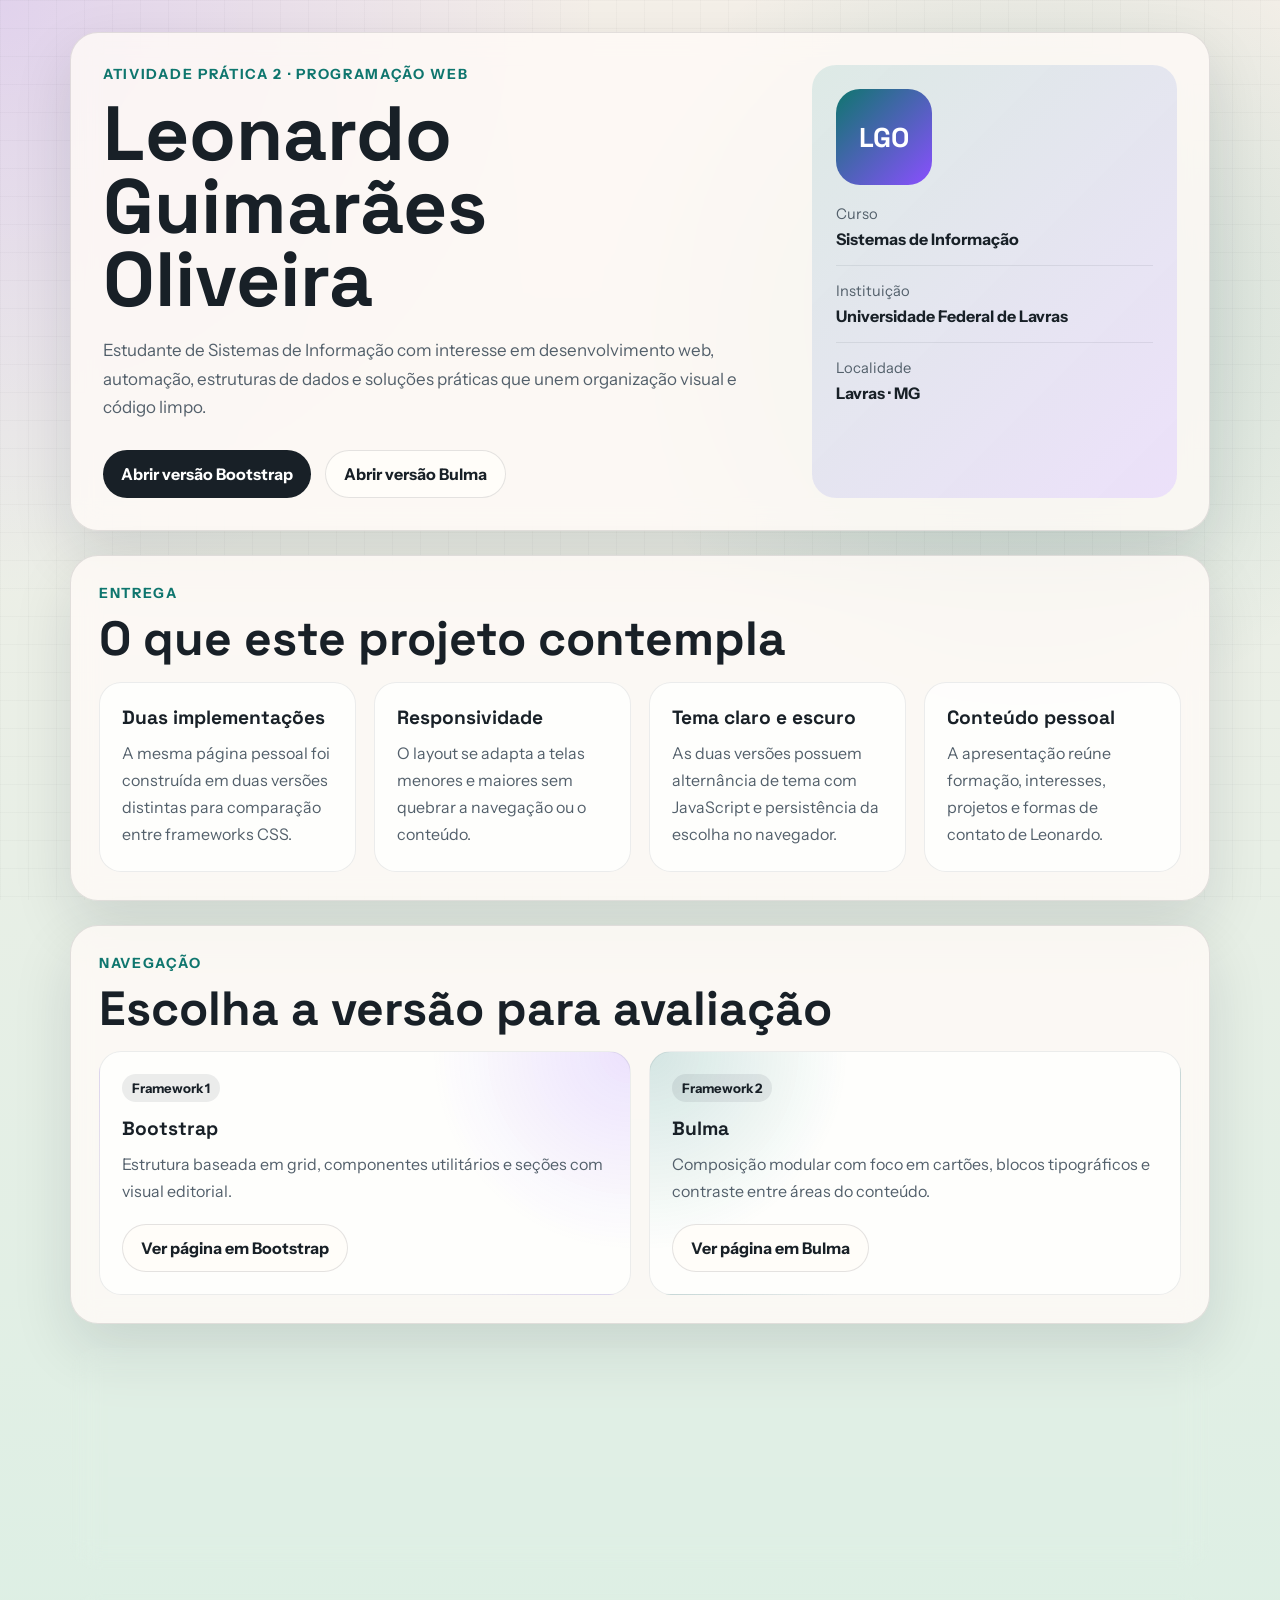
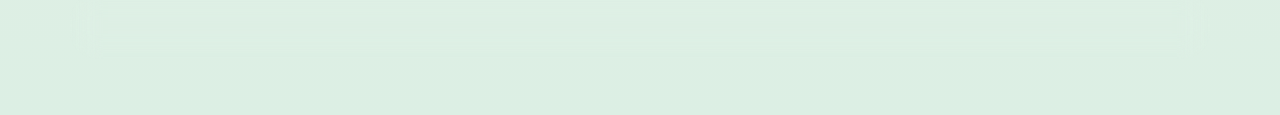
==== index.html @ 53a67f08 "Initial portfolio website" ====
<!DOCTYPE html>
<html lang="pt-BR">
  <head>
    <meta charset="UTF-8" />
    <meta name="viewport" content="width=device-width, initial-scale=1.0" />
    <title>Página Pessoal | Leonardo Guimarães Oliveira</title>
    <meta
      name="description"
      content="Página pessoal de Leonardo Guimarães Oliveira, estudante de Sistemas de Informação, com versões em Bootstrap e Bulma."
    />
    <link rel="preconnect" href="https://fonts.googleapis.com" />
    <link rel="preconnect" href="https://fonts.gstatic.com" crossorigin />
    <link
      href="https://fonts.googleapis.com/css2?family=Instrument+Sans:wght@400;500;600;700&family=Space+Grotesk:wght@500;700&display=swap"
      rel="stylesheet"
    />
    <link rel="stylesheet" href="./landing.css" />
  </head>
  <body>
    <div class="page-shell">
      <header class="hero">
        <div class="hero-copy">
          <p class="eyebrow">Atividade Prática 2 · Programação Web</p>
          <h1>Leonardo Guimarães Oliveira</h1>
          <p class="hero-text">
            Estudante de Sistemas de Informação com interesse em desenvolvimento
            web, automação, estruturas de dados e soluções práticas que unem
            organização visual e código limpo.
          </p>

          <div class="hero-actions">
            <a class="primary-link" href="./bootstrap/">Abrir versão Bootstrap</a>
            <a class="secondary-link" href="./bulma/">Abrir versão Bulma</a>
          </div>
        </div>

        <aside class="hero-panel" aria-label="Resumo do perfil">
          <div class="profile-mark" aria-hidden="true">LGO</div>
          <dl class="facts">
            <div>
              <dt>Curso</dt>
              <dd>Sistemas de Informação</dd>
            </div>
            <div>
              <dt>Instituição</dt>
              <dd>Universidade Federal de Lavras</dd>
            </div>
            <div>
              <dt>Localidade</dt>
              <dd>Lavras · MG</dd>
            </div>
          </dl>
        </aside>
      </header>

      <main>
        <section class="requirements" aria-labelledby="requirements-title">
          <div class="section-heading">
            <p class="eyebrow">Entrega</p>
            <h2 id="requirements-title">O que este projeto contempla</h2>
          </div>

          <div class="grid">
            <article class="card">
              <h3>Duas implementações</h3>
              <p>
                A mesma página pessoal foi construída em duas versões distintas
                para comparação entre frameworks CSS.
              </p>
            </article>
            <article class="card">
              <h3>Responsividade</h3>
              <p>
                O layout se adapta a telas menores e maiores sem quebrar a
                navegação ou o conteúdo.
              </p>
            </article>
            <article class="card">
              <h3>Tema claro e escuro</h3>
              <p>
                As duas versões possuem alternância de tema com JavaScript e
                persistência da escolha no navegador.
              </p>
            </article>
            <article class="card">
              <h3>Conteúdo pessoal</h3>
              <p>
                A apresentação reúne formação, interesses, projetos e formas de
                contato de Leonardo.
              </p>
            </article>
          </div>
        </section>

        <section class="versions" aria-labelledby="versions-title">
          <div class="section-heading">
            <p class="eyebrow">Navegação</p>
            <h2 id="versions-title">Escolha a versão para avaliação</h2>
          </div>

          <div class="version-grid">
            <article class="version-card bootstrap-card">
              <span class="tag">Framework 1</span>
              <h3>Bootstrap</h3>
              <p>
                Estrutura baseada em grid, componentes utilitários e seções com
                visual editorial.
              </p>
              <a href="./bootstrap/">Ver página em Bootstrap</a>
            </article>

            <article class="version-card bulma-card">
              <span class="tag">Framework 2</span>
              <h3>Bulma</h3>
              <p>
                Composição modular com foco em cartões, blocos tipográficos e
                contraste entre áreas do conteúdo.
              </p>
              <a href="./bulma/">Ver página em Bulma</a>
            </article>
          </div>
        </section>

        <section class="links" aria-labelledby="links-title">
          <div class="section-heading">
            <p class="eyebrow">Contato</p>
            <h2 id="links-title">Links principais</h2>
          </div>

          <div class="link-row">
            <a href="https://github.com/leoguimaraes49" target="_blank" rel="noreferrer">
              GitHub
            </a>
            <a
              href="https://www.linkedin.com/in/leo-guimaraes/"
              target="_blank"
              rel="noreferrer"
            >
              LinkedIn
            </a>
          </div>
        </section>
      </main>

      <footer class="footer">
        <p>Projeto acadêmico desenvolvido para a disciplina de Programação Web.</p>
        <p>&copy; <span data-current-year></span> Leonardo Guimarães Oliveira</p>
      </footer>
    </div>

    <script src="./shared/site.js"></script>
  </body>
</html>
---- landing.css ----
:root {
  color-scheme: light;
  --bg: #f4efe8;
  --bg-accent: #dcefe4;
  --surface: rgba(255, 251, 247, 0.82);
  --surface-strong: #fffdf9;
  --border: rgba(34, 36, 44, 0.12);
  --text: #182027;
  --muted: #53606b;
  --primary: #0f766e;
  --secondary: #8a4fff;
  --shadow: 0 24px 60px rgba(17, 24, 39, 0.12);
}

* {
  box-sizing: border-box;
}

html {
  scroll-behavior: smooth;
}

body {
  margin: 0;
  min-height: 100vh;
  background:
    radial-gradient(circle at top left, rgba(138, 79, 255, 0.18), transparent 28%),
    radial-gradient(circle at 80% 18%, rgba(15, 118, 110, 0.18), transparent 24%),
    linear-gradient(180deg, var(--bg), var(--bg-accent));
  color: var(--text);
  font-family: "Instrument Sans", sans-serif;
}

body::before {
  position: fixed;
  inset: 0;
  background-image:
    linear-gradient(rgba(24, 32, 39, 0.025) 1px, transparent 1px),
    linear-gradient(90deg, rgba(24, 32, 39, 0.025) 1px, transparent 1px);
  background-size: 28px 28px;
  content: "";
  pointer-events: none;
}

a {
  color: inherit;
  text-decoration: none;
}

.page-shell {
  position: relative;
  z-index: 1;
  max-width: 1180px;
  margin: 0 auto;
  padding: 32px 20px 56px;
}

.hero,
.requirements,
.versions,
.links,
.footer {
  border: 1px solid var(--border);
  border-radius: 28px;
  background: var(--surface);
  backdrop-filter: blur(14px);
  box-shadow: var(--shadow);
}

.hero {
  display: grid;
  grid-template-columns: minmax(0, 1.5fr) minmax(280px, 0.8fr);
  gap: 24px;
  padding: 32px;
}

.eyebrow {
  margin: 0 0 14px;
  color: var(--primary);
  font-size: 0.88rem;
  font-weight: 700;
  letter-spacing: 0.12em;
  text-transform: uppercase;
}

.hero h1,
.section-heading h2 {
  margin: 0;
  font-family: "Space Grotesk", sans-serif;
  line-height: 0.95;
}

.hero h1 {
  font-size: clamp(2.8rem, 6vw, 5rem);
  max-width: 10ch;
}

.hero-text {
  max-width: 60ch;
  margin: 20px 0 0;
  color: var(--muted);
  font-size: 1.06rem;
  line-height: 1.7;
}

.hero-actions {
  display: flex;
  flex-wrap: wrap;
  gap: 14px;
  margin-top: 28px;
}

.primary-link,
.secondary-link,
.version-card a,
.link-row a {
  display: inline-flex;
  align-items: center;
  justify-content: center;
  min-height: 48px;
  padding: 0 18px;
  border-radius: 999px;
  font-weight: 700;
  transition:
    transform 180ms ease,
    background-color 180ms ease,
    border-color 180ms ease;
}

.primary-link {
  background: var(--text);
  color: #ffffff;
}

.secondary-link {
  border: 1px solid var(--border);
  background: var(--surface-strong);
}

.primary-link:hover,
.secondary-link:hover,
.version-card a:hover,
.link-row a:hover {
  transform: translateY(-2px);
}

.hero-panel {
  display: grid;
  gap: 20px;
  align-content: start;
  padding: 24px;
  border-radius: 24px;
  background:
    linear-gradient(135deg, rgba(15, 118, 110, 0.14), rgba(138, 79, 255, 0.16)),
    var(--surface-strong);
}

.profile-mark {
  display: grid;
  place-items: center;
  width: 96px;
  height: 96px;
  border-radius: 24px;
  background: linear-gradient(135deg, var(--primary), var(--secondary));
  color: #ffffff;
  font-family: "Space Grotesk", sans-serif;
  font-size: 1.7rem;
  font-weight: 700;
}

.facts {
  display: grid;
  gap: 16px;
  margin: 0;
}

.facts div {
  padding-bottom: 16px;
  border-bottom: 1px solid rgba(24, 32, 39, 0.08);
}

.facts div:last-child {
  padding-bottom: 0;
  border-bottom: 0;
}

.facts dt {
  margin-bottom: 6px;
  color: var(--muted);
  font-size: 0.92rem;
}

.facts dd {
  margin: 0;
  font-weight: 700;
}

.requirements,
.versions,
.links {
  margin-top: 24px;
  padding: 28px;
}

.section-heading {
  margin-bottom: 20px;
}

.section-heading h2 {
  font-size: clamp(1.8rem, 4vw, 3rem);
}

.grid,
.version-grid {
  display: grid;
  gap: 18px;
}

.grid {
  grid-template-columns: repeat(4, minmax(0, 1fr));
}

.card,
.version-card {
  min-height: 100%;
  padding: 22px;
  border: 1px solid rgba(24, 32, 39, 0.08);
  border-radius: 22px;
  background: rgba(255, 255, 255, 0.72);
}

.card h3,
.version-card h3 {
  margin: 0 0 10px;
  font-family: "Space Grotesk", sans-serif;
  font-size: 1.2rem;
}

.card p,
.version-card p {
  margin: 0;
  color: var(--muted);
  line-height: 1.7;
}

.version-grid {
  grid-template-columns: repeat(2, minmax(0, 1fr));
}

.tag {
  display: inline-flex;
  margin-bottom: 14px;
  padding: 6px 10px;
  border-radius: 999px;
  background: rgba(24, 32, 39, 0.08);
  font-size: 0.82rem;
  font-weight: 700;
}

.bootstrap-card {
  background:
    radial-gradient(circle at top right, rgba(138, 79, 255, 0.16), transparent 34%),
    rgba(255, 255, 255, 0.78);
}

.bulma-card {
  background:
    radial-gradient(circle at top left, rgba(15, 118, 110, 0.18), transparent 34%),
    rgba(255, 255, 255, 0.78);
}

.version-card a,
.link-row a {
  margin-top: 18px;
  border: 1px solid var(--border);
  background: var(--surface-strong);
}

.link-row {
  display: flex;
  flex-wrap: wrap;
  gap: 14px;
}

.footer {
  display: flex;
  justify-content: space-between;
  gap: 16px;
  margin-top: 24px;
  padding: 22px 24px;
  color: var(--muted);
}

.footer p {
  margin: 0;
}

@media (max-width: 900px) {
  .hero,
  .grid,
  .version-grid {
    grid-template-columns: 1fr;
  }

  .footer {
    flex-direction: column;
  }
}

@media (max-width: 640px) {
  .page-shell {
    padding-inline: 16px;
  }

  .hero,
  .requirements,
  .versions,
  .links {
    padding: 22px;
  }

  .hero h1 {
    max-width: none;
  }
}
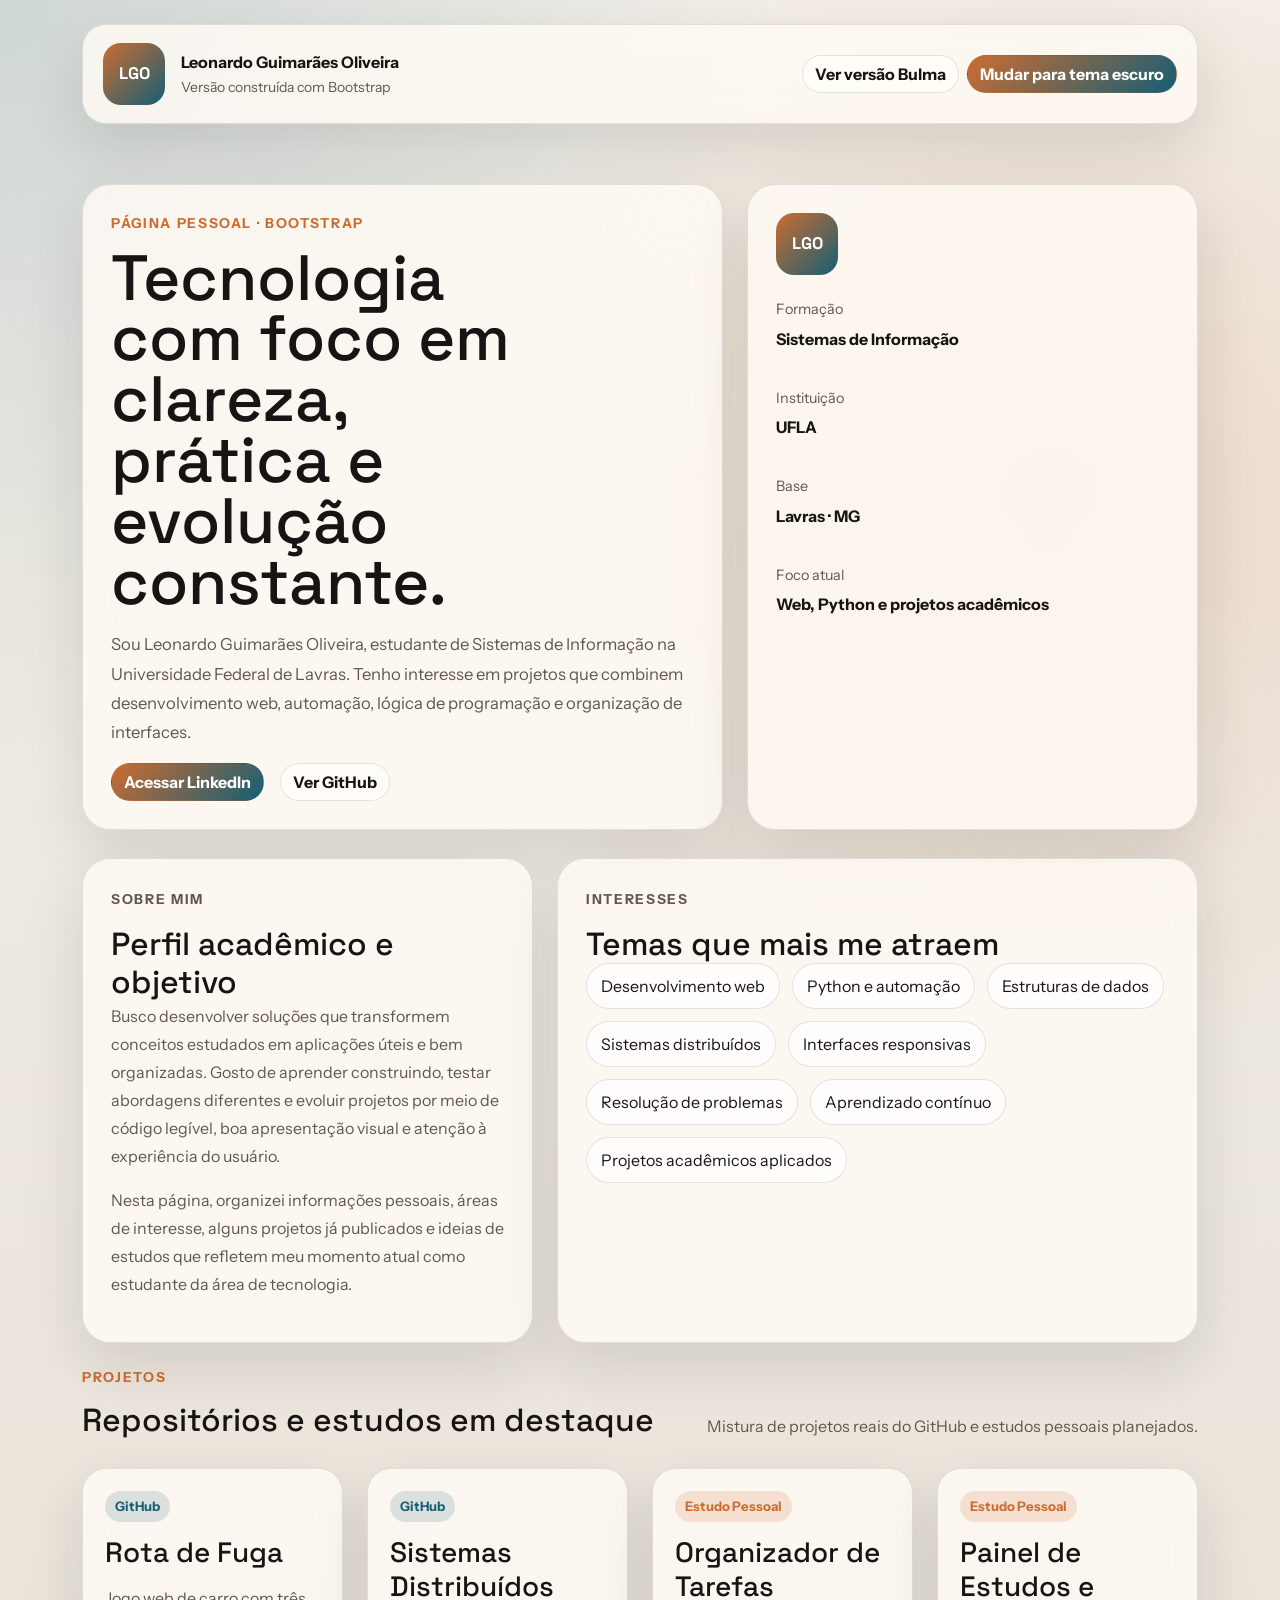
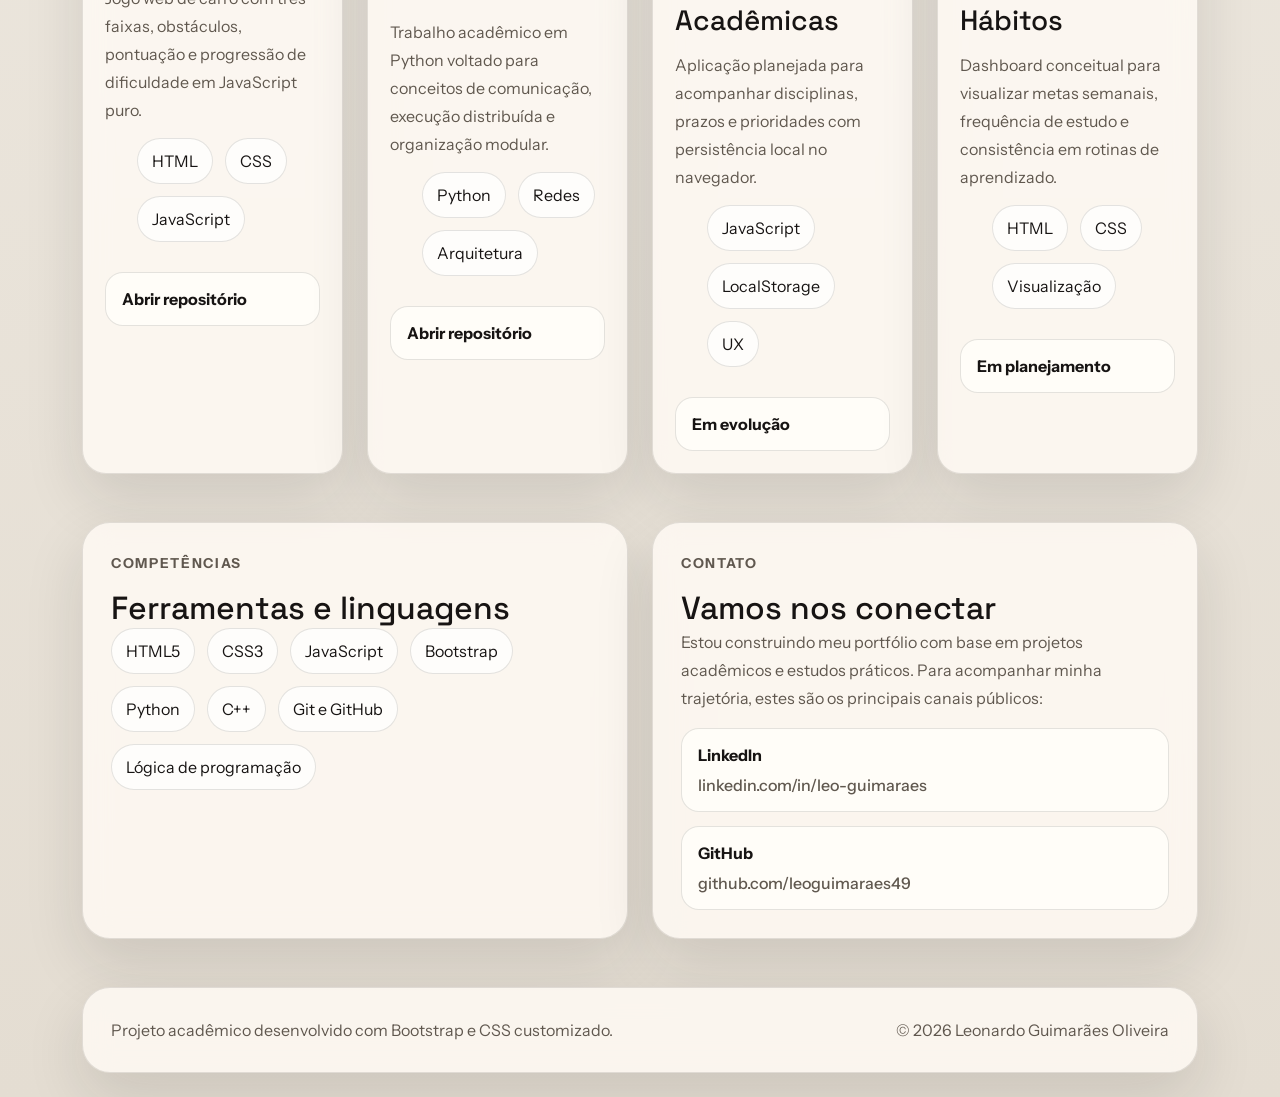
==== commit 7c1a9796: "Reduce project to two pages" ====
--- a/index.html
+++ b/index.html
@@ -3,10 +3,10 @@
   <head>
     <meta charset="UTF-8" />
     <meta name="viewport" content="width=device-width, initial-scale=1.0" />
-    <title>Página Pessoal | Leonardo Guimarães Oliveira</title>
+    <title>Leonardo Guimarães Oliveira | Versão Bootstrap</title>
     <meta
       name="description"
-      content="Página pessoal de Leonardo Guimarães Oliveira, estudante de Sistemas de Informação, com versões em Bootstrap e Bulma."
+      content="Página pessoal de Leonardo Guimarães Oliveira construída com Bootstrap."
     />
     <link rel="preconnect" href="https://fonts.googleapis.com" />
     <link rel="preconnect" href="https://fonts.gstatic.com" crossorigin />
@@ -14,139 +14,283 @@
       href="https://fonts.googleapis.com/css2?family=Instrument+Sans:wght@400;500;600;700&family=Space+Grotesk:wght@500;700&display=swap"
       rel="stylesheet"
     />
-    <link rel="stylesheet" href="./landing.css" />
+    <link
+      href="https://cdn.jsdelivr.net/npm/bootstrap@5.3.3/dist/css/bootstrap.min.css"
+      rel="stylesheet"
+      crossorigin="anonymous"
+    />
+    <link rel="stylesheet" href="./bootstrap/style.css" />
   </head>
   <body>
-    <div class="page-shell">
-      <header class="hero">
-        <div class="hero-copy">
-          <p class="eyebrow">Atividade Prática 2 · Programação Web</p>
-          <h1>Leonardo Guimarães Oliveira</h1>
-          <p class="hero-text">
-            Estudante de Sistemas de Informação com interesse em desenvolvimento
-            web, automação, estruturas de dados e soluções práticas que unem
-            organização visual e código limpo.
+    <div class="page-backdrop" aria-hidden="true"></div>
+
+    <header class="container py-4">
+      <nav class="topbar d-flex flex-column flex-lg-row align-items-lg-center justify-content-between gap-3">
+        <a class="brand d-flex align-items-center gap-3 text-decoration-none" href="./">
+          <span class="brand-mark">LGO</span>
+          <span>
+            <strong class="d-block">Leonardo Guimarães Oliveira</strong>
+            <small>Versão construída com Bootstrap</small>
+          </span>
+        </a>
+
+        <div class="d-flex flex-wrap gap-2">
+          <a class="btn btn-outline-theme" href="./bulma/">Ver versão Bulma</a>
+          <button class="btn btn-theme-toggle" type="button" data-theme-toggle>
+            Mudar para tema escuro
+          </button>
+        </div>
+      </nav>
+    </header>
+
+    <main class="container pb-5">
+      <section class="hero-section row g-4 align-items-stretch">
+        <div class="col-lg-7">
+          <article class="hero-card h-100">
+            <p class="eyebrow">Página Pessoal · Bootstrap</p>
+            <h1 class="display-hero">Tecnologia com foco em clareza, prática e evolução constante.</h1>
+            <p class="lead-copy">
+              Sou Leonardo Guimarães Oliveira, estudante de Sistemas de Informação
+              na Universidade Federal de Lavras. Tenho interesse em projetos que
+              combinem desenvolvimento web, automação, lógica de programação e
+              organização de interfaces.
+            </p>
+
+            <div class="hero-actions d-flex flex-wrap gap-3">
+              <a
+                class="btn btn-solid"
+                href="https://www.linkedin.com/in/leo-guimaraes/"
+                target="_blank"
+                rel="noreferrer"
+              >
+                Acessar LinkedIn
+              </a>
+              <a
+                class="btn btn-outline-theme"
+                href="https://github.com/leoguimaraes49"
+                target="_blank"
+                rel="noreferrer"
+              >
+                Ver GitHub
+              </a>
+            </div>
+          </article>
+        </div>
+
+        <div class="col-lg-5">
+          <article class="summary-card h-100">
+            <div class="avatar-block" aria-hidden="true">LGO</div>
+            <div class="summary-grid">
+              <div>
+                <span>Formação</span>
+                <strong>Sistemas de Informação</strong>
+              </div>
+              <div>
+                <span>Instituição</span>
+                <strong>UFLA</strong>
+              </div>
+              <div>
+                <span>Base</span>
+                <strong>Lavras · MG</strong>
+              </div>
+              <div>
+                <span>Foco atual</span>
+                <strong>Web, Python e projetos acadêmicos</strong>
+              </div>
+            </div>
+          </article>
+        </div>
+      </section>
+
+      <section class="content-section row g-4 mt-1">
+        <div class="col-lg-5">
+          <article class="section-card h-100">
+            <p class="eyebrow">Sobre Mim</p>
+            <h2>Perfil acadêmico e objetivo</h2>
+            <p>
+              Busco desenvolver soluções que transformem conceitos estudados em
+              aplicações úteis e bem organizadas. Gosto de aprender construindo,
+              testar abordagens diferentes e evoluir projetos por meio de código
+              legível, boa apresentação visual e atenção à experiência do usuário.
+            </p>
+            <p>
+              Nesta página, organizei informações pessoais, áreas de interesse,
+              alguns projetos já publicados e ideias de estudos que refletem meu
+              momento atual como estudante da área de tecnologia.
+            </p>
+          </article>
+        </div>
+
+        <div class="col-lg-7">
+          <article class="section-card h-100">
+            <p class="eyebrow">Interesses</p>
+            <h2>Temas que mais me atraem</h2>
+            <div class="interest-list">
+              <span>Desenvolvimento web</span>
+              <span>Python e automação</span>
+              <span>Estruturas de dados</span>
+              <span>Sistemas distribuídos</span>
+              <span>Interfaces responsivas</span>
+              <span>Resolução de problemas</span>
+              <span>Aprendizado contínuo</span>
+              <span>Projetos acadêmicos aplicados</span>
+            </div>
+          </article>
+        </div>
+      </section>
+
+      <section class="projects-section mt-4">
+        <div class="section-heading d-flex flex-column flex-lg-row justify-content-between align-items-lg-end gap-3">
+          <div>
+            <p class="eyebrow">Projetos</p>
+            <h2>Repositórios e estudos em destaque</h2>
+          </div>
+          <p class="heading-note">
+            Mistura de projetos reais do GitHub e estudos pessoais planejados.
           </p>
-
-          <div class="hero-actions">
-            <a class="primary-link" href="./bootstrap/">Abrir versão Bootstrap</a>
-            <a class="secondary-link" href="./bulma/">Abrir versão Bulma</a>
-          </div>
-        </div>
-
-        <aside class="hero-panel" aria-label="Resumo do perfil">
-          <div class="profile-mark" aria-hidden="true">LGO</div>
-          <dl class="facts">
-            <div>
-              <dt>Curso</dt>
-              <dd>Sistemas de Informação</dd>
-            </div>
-            <div>
-              <dt>Instituição</dt>
-              <dd>Universidade Federal de Lavras</dd>
-            </div>
-            <div>
-              <dt>Localidade</dt>
-              <dd>Lavras · MG</dd>
-            </div>
-          </dl>
-        </aside>
-      </header>
-
-      <main>
-        <section class="requirements" aria-labelledby="requirements-title">
-          <div class="section-heading">
-            <p class="eyebrow">Entrega</p>
-            <h2 id="requirements-title">O que este projeto contempla</h2>
-          </div>
-
-          <div class="grid">
-            <article class="card">
-              <h3>Duas implementações</h3>
-              <p>
-                A mesma página pessoal foi construída em duas versões distintas
-                para comparação entre frameworks CSS.
-              </p>
-            </article>
-            <article class="card">
-              <h3>Responsividade</h3>
-              <p>
-                O layout se adapta a telas menores e maiores sem quebrar a
-                navegação ou o conteúdo.
-              </p>
-            </article>
-            <article class="card">
-              <h3>Tema claro e escuro</h3>
-              <p>
-                As duas versões possuem alternância de tema com JavaScript e
-                persistência da escolha no navegador.
-              </p>
-            </article>
-            <article class="card">
-              <h3>Conteúdo pessoal</h3>
-              <p>
-                A apresentação reúne formação, interesses, projetos e formas de
-                contato de Leonardo.
-              </p>
-            </article>
-          </div>
-        </section>
-
-        <section class="versions" aria-labelledby="versions-title">
-          <div class="section-heading">
-            <p class="eyebrow">Navegação</p>
-            <h2 id="versions-title">Escolha a versão para avaliação</h2>
-          </div>
-
-          <div class="version-grid">
-            <article class="version-card bootstrap-card">
-              <span class="tag">Framework 1</span>
-              <h3>Bootstrap</h3>
-              <p>
-                Estrutura baseada em grid, componentes utilitários e seções com
-                visual editorial.
-              </p>
-              <a href="./bootstrap/">Ver página em Bootstrap</a>
-            </article>
-
-            <article class="version-card bulma-card">
-              <span class="tag">Framework 2</span>
-              <h3>Bulma</h3>
-              <p>
-                Composição modular com foco em cartões, blocos tipográficos e
-                contraste entre áreas do conteúdo.
-              </p>
-              <a href="./bulma/">Ver página em Bulma</a>
-            </article>
-          </div>
-        </section>
-
-        <section class="links" aria-labelledby="links-title">
-          <div class="section-heading">
+        </div>
+
+        <div class="row g-4 mt-1">
+          <div class="col-md-6 col-xl-3">
+            <article class="project-card h-100">
+              <span class="project-tag">GitHub</span>
+              <h3>Rota de Fuga</h3>
+              <p>
+                Jogo web de carro com três faixas, obstáculos, pontuação e
+                progressão de dificuldade em JavaScript puro.
+              </p>
+              <ul class="project-meta">
+                <li>HTML</li>
+                <li>CSS</li>
+                <li>JavaScript</li>
+              </ul>
+              <a
+                href="https://github.com/leoguimaraes49/rota-de-fuga-jogo-web"
+                target="_blank"
+                rel="noreferrer"
+              >
+                Abrir repositório
+              </a>
+            </article>
+          </div>
+
+          <div class="col-md-6 col-xl-3">
+            <article class="project-card h-100">
+              <span class="project-tag">GitHub</span>
+              <h3>Sistemas Distribuídos</h3>
+              <p>
+                Trabalho acadêmico em Python voltado para conceitos de
+                comunicação, execução distribuída e organização modular.
+              </p>
+              <ul class="project-meta">
+                <li>Python</li>
+                <li>Redes</li>
+                <li>Arquitetura</li>
+              </ul>
+              <a
+                href="https://github.com/leoguimaraes49/Trabalho-de-Sistemas-Distribuidos"
+                target="_blank"
+                rel="noreferrer"
+              >
+                Abrir repositório
+              </a>
+            </article>
+          </div>
+
+          <div class="col-md-6 col-xl-3">
+            <article class="project-card h-100">
+              <span class="project-tag project-tag-alt">Estudo Pessoal</span>
+              <h3>Organizador de Tarefas Acadêmicas</h3>
+              <p>
+                Aplicação planejada para acompanhar disciplinas, prazos e
+                prioridades com persistência local no navegador.
+              </p>
+              <ul class="project-meta">
+                <li>JavaScript</li>
+                <li>LocalStorage</li>
+                <li>UX</li>
+              </ul>
+              <a href="#contato">Em evolução</a>
+            </article>
+          </div>
+
+          <div class="col-md-6 col-xl-3">
+            <article class="project-card h-100">
+              <span class="project-tag project-tag-alt">Estudo Pessoal</span>
+              <h3>Painel de Estudos e Hábitos</h3>
+              <p>
+                Dashboard conceitual para visualizar metas semanais, frequência
+                de estudo e consistência em rotinas de aprendizado.
+              </p>
+              <ul class="project-meta">
+                <li>HTML</li>
+                <li>CSS</li>
+                <li>Visualização</li>
+              </ul>
+              <a href="#contato">Em planejamento</a>
+            </article>
+          </div>
+        </div>
+      </section>
+
+      <section class="timeline-section row g-4 mt-4">
+        <div class="col-lg-6">
+          <article class="section-card h-100">
+            <p class="eyebrow">Competências</p>
+            <h2>Ferramentas e linguagens</h2>
+            <div class="tool-grid">
+              <span>HTML5</span>
+              <span>CSS3</span>
+              <span>JavaScript</span>
+              <span>Bootstrap</span>
+              <span>Python</span>
+              <span>C++</span>
+              <span>Git e GitHub</span>
+              <span>Lógica de programação</span>
+            </div>
+          </article>
+        </div>
+
+        <div class="col-lg-6">
+          <article class="section-card h-100" id="contato">
             <p class="eyebrow">Contato</p>
-            <h2 id="links-title">Links principais</h2>
-          </div>
-
-          <div class="link-row">
-            <a href="https://github.com/leoguimaraes49" target="_blank" rel="noreferrer">
-              GitHub
-            </a>
-            <a
-              href="https://www.linkedin.com/in/leo-guimaraes/"
-              target="_blank"
-              rel="noreferrer"
-            >
-              LinkedIn
-            </a>
-          </div>
-        </section>
-      </main>
-
-      <footer class="footer">
-        <p>Projeto acadêmico desenvolvido para a disciplina de Programação Web.</p>
-        <p>&copy; <span data-current-year></span> Leonardo Guimarães Oliveira</p>
-      </footer>
-    </div>
+            <h2>Vamos nos conectar</h2>
+            <p>
+              Estou construindo meu portfólio com base em projetos acadêmicos e
+              estudos práticos. Para acompanhar minha trajetória, estes são os
+              principais canais públicos:
+            </p>
+            <div class="contact-list">
+              <a
+                class="contact-item"
+                href="https://www.linkedin.com/in/leo-guimaraes/"
+                target="_blank"
+                rel="noreferrer"
+              >
+                <strong>LinkedIn</strong>
+                <span>linkedin.com/in/leo-guimaraes</span>
+              </a>
+              <a
+                class="contact-item"
+                href="https://github.com/leoguimaraes49"
+                target="_blank"
+                rel="noreferrer"
+              >
+                <strong>GitHub</strong>
+                <span>github.com/leoguimaraes49</span>
+              </a>
+            </div>
+          </article>
+        </div>
+      </section>
+    </main>
+
+    <footer class="container pb-4">
+      <div class="footer-card d-flex flex-column flex-md-row justify-content-between gap-2">
+        <span>Projeto acadêmico desenvolvido com Bootstrap e CSS customizado.</span>
+        <span>&copy; <span data-current-year></span> Leonardo Guimarães Oliveira</span>
+      </div>
+    </footer>
 
     <script src="./shared/site.js"></script>
   </body>
--- a/bootstrap/style.css
+++ b/bootstrap/style.css
@@ -0,0 +1,351 @@
+:root {
+  color-scheme: light;
+  --bg: #f3efe8;
+  --bg-alt: #e4ddd2;
+  --surface: rgba(255, 251, 245, 0.82);
+  --surface-strong: #fffdf8;
+  --surface-soft: rgba(255, 255, 255, 0.7);
+  --border: rgba(34, 32, 30, 0.12);
+  --text: #171413;
+  --muted: #60584f;
+  --accent: #cb6d31;
+  --accent-strong: #8c3d1b;
+  --accent-2: #155e75;
+  --shadow: 0 24px 60px rgba(27, 24, 21, 0.12);
+}
+
+html[data-theme="dark"] {
+  color-scheme: dark;
+  --bg: #111316;
+  --bg-alt: #1b2026;
+  --surface: rgba(23, 26, 31, 0.82);
+  --surface-strong: #16191e;
+  --surface-soft: rgba(255, 255, 255, 0.04);
+  --border: rgba(255, 255, 255, 0.11);
+  --text: #f4f3ef;
+  --muted: #b5b7bc;
+  --accent: #ff9256;
+  --accent-strong: #ffc4a0;
+  --accent-2: #57d0ed;
+  --shadow: 0 24px 60px rgba(0, 0, 0, 0.34);
+}
+
+* {
+  box-sizing: border-box;
+}
+
+html {
+  scroll-behavior: smooth;
+}
+
+body {
+  margin: 0;
+  background:
+    radial-gradient(circle at top left, rgba(21, 94, 117, 0.16), transparent 26%),
+    radial-gradient(circle at 82% 18%, rgba(203, 109, 49, 0.16), transparent 24%),
+    linear-gradient(180deg, var(--bg), var(--bg-alt));
+  color: var(--text);
+  font-family: "Instrument Sans", sans-serif;
+}
+
+body::before {
+  position: fixed;
+  inset: 0;
+  background-image:
+    linear-gradient(rgba(255, 255, 255, 0.02) 1px, transparent 1px),
+    linear-gradient(90deg, rgba(255, 255, 255, 0.02) 1px, transparent 1px);
+  background-size: 26px 26px;
+  content: "";
+  pointer-events: none;
+}
+
+a {
+  color: inherit;
+}
+
+.page-backdrop {
+  position: fixed;
+  inset: 0;
+  background:
+    radial-gradient(circle at 15% 30%, rgba(255, 255, 255, 0.06), transparent 18%),
+    radial-gradient(circle at 90% 80%, rgba(255, 255, 255, 0.05), transparent 20%);
+  pointer-events: none;
+}
+
+.topbar,
+.hero-card,
+.summary-card,
+.section-card,
+.project-card,
+.footer-card {
+  position: relative;
+  z-index: 1;
+  border: 1px solid var(--border);
+  background: var(--surface);
+  box-shadow: var(--shadow);
+  backdrop-filter: blur(14px);
+}
+
+.topbar {
+  padding: 18px 20px;
+  border-radius: 24px;
+}
+
+.brand {
+  color: inherit;
+}
+
+.brand small {
+  color: var(--muted);
+}
+
+.brand-mark,
+.avatar-block {
+  display: grid;
+  place-items: center;
+  width: 62px;
+  height: 62px;
+  border-radius: 18px;
+  background: linear-gradient(135deg, var(--accent), var(--accent-2));
+  color: #ffffff;
+  font-family: "Space Grotesk", sans-serif;
+  font-size: 1.05rem;
+  font-weight: 700;
+}
+
+.btn {
+  border-radius: 999px;
+  font-weight: 700;
+}
+
+.btn-outline-theme {
+  border: 1px solid var(--border);
+  color: var(--text);
+  background: var(--surface-strong);
+}
+
+.btn-outline-theme:hover,
+.btn-outline-theme:focus {
+  border-color: var(--accent);
+  background: var(--surface-soft);
+  color: var(--text);
+}
+
+.btn-theme-toggle,
+.btn-solid {
+  border: 1px solid transparent;
+  color: #ffffff;
+  background: linear-gradient(135deg, var(--accent), var(--accent-2));
+}
+
+.btn-theme-toggle:hover,
+.btn-theme-toggle:focus,
+.btn-solid:hover,
+.btn-solid:focus {
+  color: #ffffff;
+  filter: brightness(1.04);
+}
+
+.hero-section {
+  margin-top: 12px;
+}
+
+.hero-card,
+.summary-card,
+.section-card,
+.footer-card {
+  padding: 28px;
+  border-radius: 28px;
+}
+
+.hero-card {
+  overflow: hidden;
+}
+
+.hero-card::after {
+  position: absolute;
+  top: -80px;
+  right: -60px;
+  width: 220px;
+  height: 220px;
+  border-radius: 50%;
+  background: radial-gradient(circle, rgba(255, 255, 255, 0.16), transparent 66%);
+  content: "";
+}
+
+.eyebrow {
+  margin-bottom: 14px;
+  color: var(--accent);
+  font-size: 0.86rem;
+  font-weight: 700;
+  letter-spacing: 0.12em;
+  text-transform: uppercase;
+}
+
+.display-hero,
+.section-card h2,
+.section-heading h2,
+.project-card h3 {
+  margin: 0;
+  font-family: "Space Grotesk", sans-serif;
+}
+
+.display-hero {
+  max-width: 11ch;
+  font-size: clamp(2.8rem, 5vw, 4.8rem);
+  line-height: 0.95;
+}
+
+.lead-copy,
+.section-card p,
+.heading-note,
+.project-card p,
+.footer-card {
+  color: var(--muted);
+  line-height: 1.75;
+}
+
+.lead-copy {
+  max-width: 62ch;
+  margin-top: 18px;
+  font-size: 1.04rem;
+}
+
+.summary-card {
+  display: grid;
+  gap: 24px;
+  align-content: start;
+}
+
+.summary-grid {
+  display: grid;
+  gap: 18px;
+}
+
+.summary-grid > div {
+  padding-bottom: 18px;
+  border-bottom: 1px solid rgba(255, 255, 255, 0.08);
+}
+
+.summary-grid > div:last-child {
+  padding-bottom: 0;
+  border-bottom: 0;
+}
+
+.summary-grid span {
+  display: block;
+  margin-bottom: 6px;
+  color: var(--muted);
+  font-size: 0.9rem;
+}
+
+.summary-grid strong {
+  font-size: 1rem;
+}
+
+.interest-list,
+.tool-grid,
+.project-meta {
+  display: flex;
+  flex-wrap: wrap;
+  gap: 12px;
+}
+
+.interest-list span,
+.tool-grid span,
+.project-meta li {
+  padding: 10px 14px;
+  border: 1px solid var(--border);
+  border-radius: 999px;
+  background: var(--surface-soft);
+  list-style: none;
+}
+
+.projects-section {
+  margin-top: 28px;
+}
+
+.heading-note {
+  margin: 0;
+}
+
+.project-card {
+  display: flex;
+  flex-direction: column;
+  gap: 14px;
+  padding: 22px;
+  border-radius: 24px;
+}
+
+.project-tag {
+  align-self: flex-start;
+  padding: 6px 10px;
+  border-radius: 999px;
+  background: rgba(21, 94, 117, 0.14);
+  color: var(--accent-2);
+  font-size: 0.82rem;
+  font-weight: 700;
+}
+
+.project-tag-alt {
+  background: rgba(203, 109, 49, 0.16);
+  color: var(--accent);
+}
+
+.project-card p {
+  margin: 0;
+}
+
+.project-card a,
+.contact-item {
+  display: block;
+  padding: 14px 16px;
+  border: 1px solid var(--border);
+  border-radius: 18px;
+  background: var(--surface-strong);
+  color: var(--text);
+  font-weight: 700;
+  text-decoration: none;
+  transition:
+    transform 180ms ease,
+    border-color 180ms ease;
+}
+
+.project-card a:hover,
+.contact-item:hover {
+  transform: translateY(-2px);
+  border-color: var(--accent);
+}
+
+.contact-list {
+  display: grid;
+  gap: 14px;
+}
+
+.contact-item span {
+  display: block;
+  margin-top: 6px;
+  color: var(--muted);
+  font-weight: 500;
+}
+
+@media (max-width: 991px) {
+  .display-hero {
+    max-width: none;
+  }
+}
+
+@media (max-width: 576px) {
+  .topbar,
+  .hero-card,
+  .summary-card,
+  .section-card,
+  .project-card,
+  .footer-card {
+    padding: 22px;
+  }
+
+  .display-hero {
+    font-size: 2.5rem;
+  }
+}
